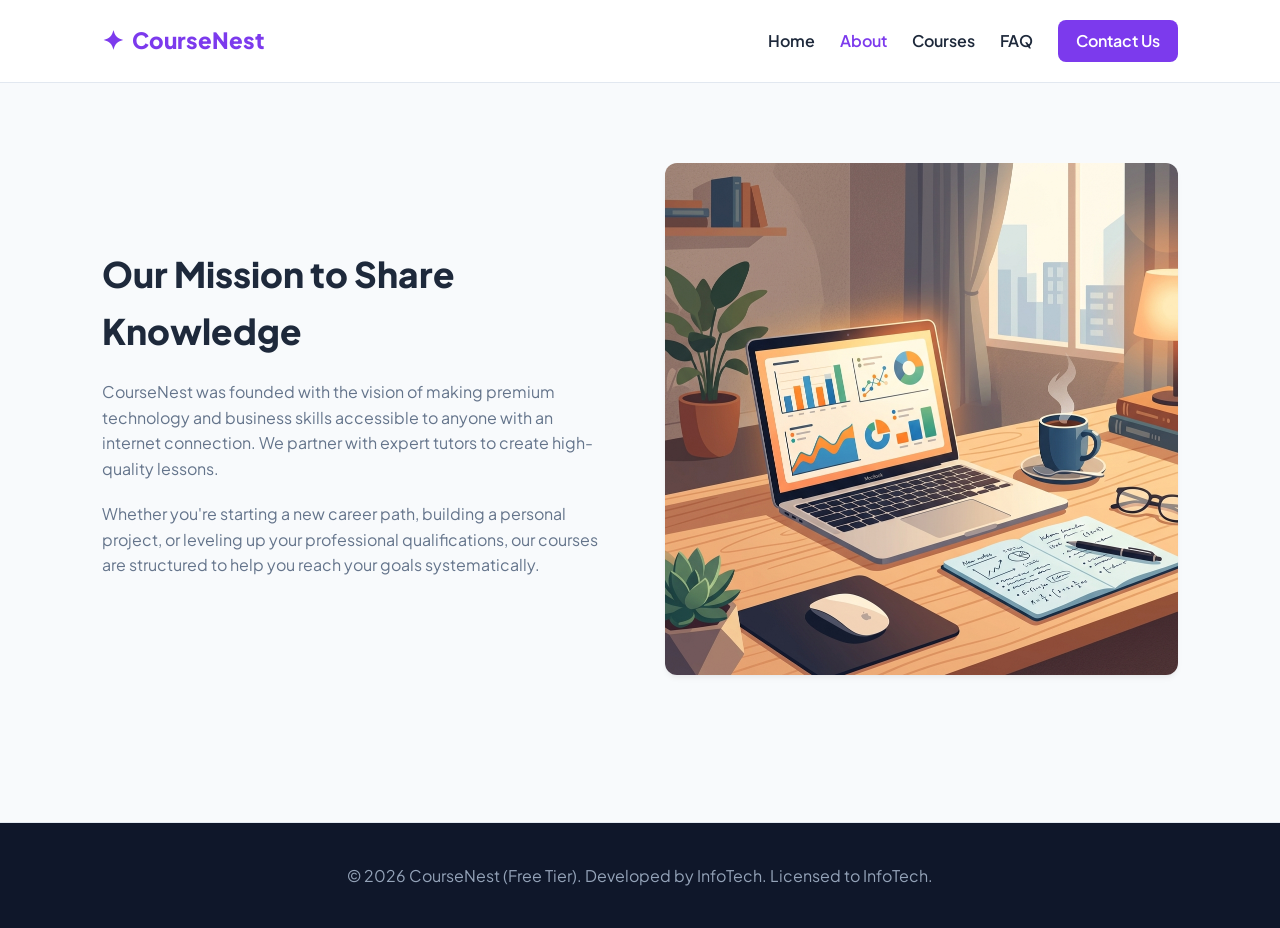
==== about.html @ b3523eb5 "first commit" ====
<!DOCTYPE html>
<html lang="en">
<head>
    <link rel="icon" href="data:image/svg+xml,<svg xmlns=%22http://www.w3.org/2000/svg%22 viewBox=%220 0 100 100%22><text y=%22.9em%22 font-size=%2290%22 fill=%22%237c3aed%22>✦</text></svg>">
    <meta charset="UTF-8">
    <meta name="viewport" content="width=device-width, initial-scale=1.0">
    <title>About CourseNest - Learning Platform</title>
    <link rel="stylesheet" href="./assets/css/style.css">
    <link rel="preconnect" href="https://fonts.googleapis.com">
    <link rel="preconnect" href="https://fonts.gstatic.com" crossorigin>
    <link href="https://fonts.googleapis.com/css2?family=Plus+Jakarta+Sans:wght@300;400;500;600;700;800&display=swap" rel="stylesheet">
</head>
<body>

    <!-- Header Navigation -->
    <header class="navbar">
        <a href="index.html" class="logo">
            <span class="logo-icon">✦</span> CourseNest
        </a>
        <nav class="nav-links">
            <a href="index.html">Home</a>
            <a href="about.html" class="active">About</a>
            <a href="courses.html">Courses</a>
            <a href="faq.html">FAQ</a>
            <a href="contact.html" class="btn-nav">Contact Us</a>
        </nav>
    </header>

    <!-- About Section -->
    <section class="section-padding">
        <div class="about-grid">
            <div class="about-content">
                <h2>Our Mission to Share Knowledge</h2>
                <p>CourseNest was founded with the vision of making premium technology and business skills accessible to anyone with an internet connection. We partner with expert tutors to create high-quality lessons.</p>
                <p>Whether you're starting a new career path, building a personal project, or leveling up your professional qualifications, our courses are structured to help you reach your goals systematically.</p>
            </div>
            <div class="about-image">
                <img src="./assets/images/about.png" alt="Online Learning Classroom">
            </div>
        </div>
    </section>

    <!-- Footer -->
    <footer class="main-footer">
        <p>&copy; 2026 CourseNest (Free Tier). Developed by InfoTech. Licensed to InfoTech.</p>
    </footer>

    <script src="./assets/js/main.js"></script>
</body>
</html>
---- assets/css/style.css ----
/* CourseNest - Free Tier Stylesheet */

:root {
    --primary-color: #7c3aed;
    --primary-hover: #6d28d9;
    --text-color: #1e293b;
    --text-muted: #64748b;
    --bg-color: #f8fafc;
    --white: #ffffff;
    --border-color: #e2e8f0;
    --radius-md: 8px;
    --radius-lg: 12px;
    --shadow: 0 4px 6px -1px rgba(0, 0, 0, 0.05), 0 2px 4px -1px rgba(0, 0, 0, 0.03);
    --transition: all 0.2s ease-in-out;
}

* {
    box-sizing: border-box;
    margin: 0;
    padding: 0;
}

body {
    font-family: 'Plus Jakarta Sans', sans-serif;
    background-color: var(--bg-color);
    color: var(--text-color);
    line-height: 1.6;
    overflow-x: hidden;
}

a {
    text-decoration: none;
    color: inherit;
    transition: var(--transition);
}

/* Navbar */
.navbar {
    display: flex;
    justify-content: space-between;
    align-items: center;
    padding: 20px 8%;
    background-color: var(--white);
    border-bottom: 1px solid var(--border-color);
    position: sticky;
    top: 0;
    z-index: 100;
}

.logo {
    font-size: 1.4rem;
    font-weight: 800;
    color: var(--primary-color);
    display: flex;
    align-items: center;
    gap: 8px;
}

.logo-icon {
    font-size: 1.6rem;
}

.nav-links {
    display: flex;
    align-items: center;
    gap: 25px;
    font-weight: 600;
}

.nav-links a:hover,
.nav-links a.active {
    color: var(--primary-color);
}

.btn-nav {
    background-color: var(--primary-color);
    color: var(--white) !important;
    padding: 8px 18px;
    border-radius: var(--radius-md);
    font-weight: 600;
}

.btn-nav:hover {
    background-color: var(--primary-hover);
}

/* Hero */
.hero {
    padding: 80px 8%;
    background: linear-gradient(135deg, #f5f3ff 0%, #f1f5f9 100%);
    text-align: center;
    border-bottom: 1px solid var(--border-color);
}

.hero-content {
    max-width: 800px;
    margin: 0 auto;
}

.hero h1 {
    font-size: 2.8rem;
    font-weight: 800;
    line-height: 1.2;
    margin-bottom: 20px;
    color: #0f172a;
}

.hero-lead {
    font-size: 1.15rem;
    color: var(--text-muted);
    margin-bottom: 30px;
}

.hero-actions {
    display: flex;
    justify-content: center;
    gap: 15px;
}

.btn-primary {
    padding: 12px 24px;
    border-radius: var(--radius-md);
    background-color: var(--primary-color);
    color: var(--white);
    font-weight: 600;
    border: none;
    cursor: pointer;
    box-shadow: var(--shadow);
    transition: var(--transition);
}

.btn-primary:hover {
    background-color: var(--primary-hover);
    transform: translateY(-1px);
}

.btn-secondary {
    padding: 12px 24px;
    border-radius: var(--radius-md);
    background-color: transparent;
    color: var(--text-color);
    font-weight: 600;
    border: 1px solid var(--border-color);
    cursor: pointer;
    transition: var(--transition);
}

.btn-secondary:hover {
    background-color: rgba(0,0,0,0.03);
}

/* Sections */
.section-padding {
    padding: 80px 8%;
}

.section-header {
    text-align: center;
    max-width: 600px;
    margin: 0 auto 50px auto;
}

.section-header h2 {
    font-size: 2rem;
    font-weight: 800;
    margin-bottom: 15px;
}

.section-header p {
    color: var(--text-muted);
}

/* Grid & Cards */
.grid-3 {
    display: grid;
    grid-template-columns: repeat(auto-fit, minmax(280px, 1fr));
    gap: 30px;
}

.card {
    background: var(--white);
    border: 1px solid var(--border-color);
    padding: 30px;
    border-radius: var(--radius-lg);
    box-shadow: var(--shadow);
    transition: var(--transition);
}

.card:hover {
    transform: translateY(-4px);
    box-shadow: 0 10px 15px -3px rgba(0,0,0,0.08);
}

.card-icon {
    font-size: 2.2rem;
    color: var(--primary-color);
    margin-bottom: 15px;
}

.card h3 {
    font-size: 1.3rem;
    font-weight: 700;
    margin-bottom: 12px;
}

.card p {
    color: var(--text-muted);
    font-size: 0.95rem;
}

/* Course Listing Grid */
.course-card {
    display: flex;
    flex-direction: column;
    height: 100%;
}

.course-card img {
    width: 100%;
    height: 180px;
    object-fit: cover;
    border-radius: var(--radius-md);
    margin-bottom: 15px;
}

.course-meta {
    display: flex;
    justify-content: space-between;
    font-size: 0.85rem;
    color: var(--text-muted);
    margin-bottom: 10px;
    font-weight: 500;
}

/* Info Forms & Contacts */
.contact-container {
    max-width: 600px;
    margin: 0 auto;
    background: var(--white);
    border: 1px solid var(--border-color);
    padding: 40px;
    border-radius: var(--radius-lg);
    box-shadow: var(--shadow);
}

.form-group {
    margin-bottom: 20px;
    display: flex;
    flex-direction: column;
    gap: 8px;
}

.form-group label {
    font-weight: 600;
    font-size: 0.9rem;
}

.form-group input,
.form-group textarea,
.form-group select {
    padding: 12px;
    border-radius: var(--radius-md);
    border: 1px solid var(--border-color);
    outline: none;
    font-family: inherit;
    font-size: 0.95rem;
    transition: var(--transition);
}

.form-group input:focus,
.form-group textarea:focus,
.form-group select:focus {
    border-color: var(--primary-color);
    box-shadow: 0 0 0 3px rgba(124, 58, 237, 0.1);
}

/* FAQ Accordion */
.faq-list {
    max-width: 700px;
    margin: 0 auto;
    display: flex;
    flex-direction: column;
    gap: 15px;
}

.faq-item {
    background: var(--white);
    border: 1px solid var(--border-color);
    border-radius: var(--radius-md);
    padding: 20px;
}

.faq-item h3 {
    font-size: 1.1rem;
    margin-bottom: 8px;
    color: #0f172a;
}

.faq-item p {
    color: var(--text-muted);
    font-size: 0.95rem;
}

/* About Section */
.about-grid {
    display: grid;
    grid-template-columns: 1fr 1fr;
    gap: 50px;
    align-items: center;
}

.about-content h2 {
    font-size: 2.2rem;
    font-weight: 800;
    margin-bottom: 20px;
}

.about-content p {
    color: var(--text-muted);
    margin-bottom: 20px;
}

.about-image img {
    width: 100%;
    border-radius: var(--radius-lg);
    box-shadow: var(--shadow);
}

/* Footer */
.main-footer {
    background-color: #0f172a;
    color: #94a3b8;
    text-align: center;
    padding: 40px;
    border-top: 1px solid var(--border-color);
    margin-top: 60px;
}

/* Animations */
@keyframes slideUp {
    from { opacity: 0; transform: translateY(20px); }
    to { opacity: 1; transform: translateY(0); }
}

.animate-up {
    animation: slideUp 0.6s ease-out forwards;
}

/* Responsive */
@media (max-width: 768px) {
    .navbar {
        padding: 15px 5%;
        flex-direction: column;
        gap: 15px;
    }
    .hero h1 {
        font-size: 2.2rem;
    }
    .about-grid {
        grid-template-columns: 1fr;
        gap: 30px;
    }
    .section-padding {
        padding: 50px 5%;
    }
}

/* Card Action Bottom Alignment Rules */
.card, .tier-card, .course-card, .pricing-card {
    display: flex !important;
    flex-direction: column !important;
}

.course-card-content {
    display: flex !important;
    flex-direction: column !important;
    flex-grow: 1 !important;
}

.card > *:last-child,
.course-card-content > *:last-child,
.tier-card > *:last-child,
.pricing-card > *:last-child,
.card > a.btn-primary:last-of-type,
.course-card-content > a.btn-primary:last-of-type,
.pricing-card > a.btn-primary:last-of-type,
.tier-action {
    margin-top: auto !important;
    padding-top: 15px;
}
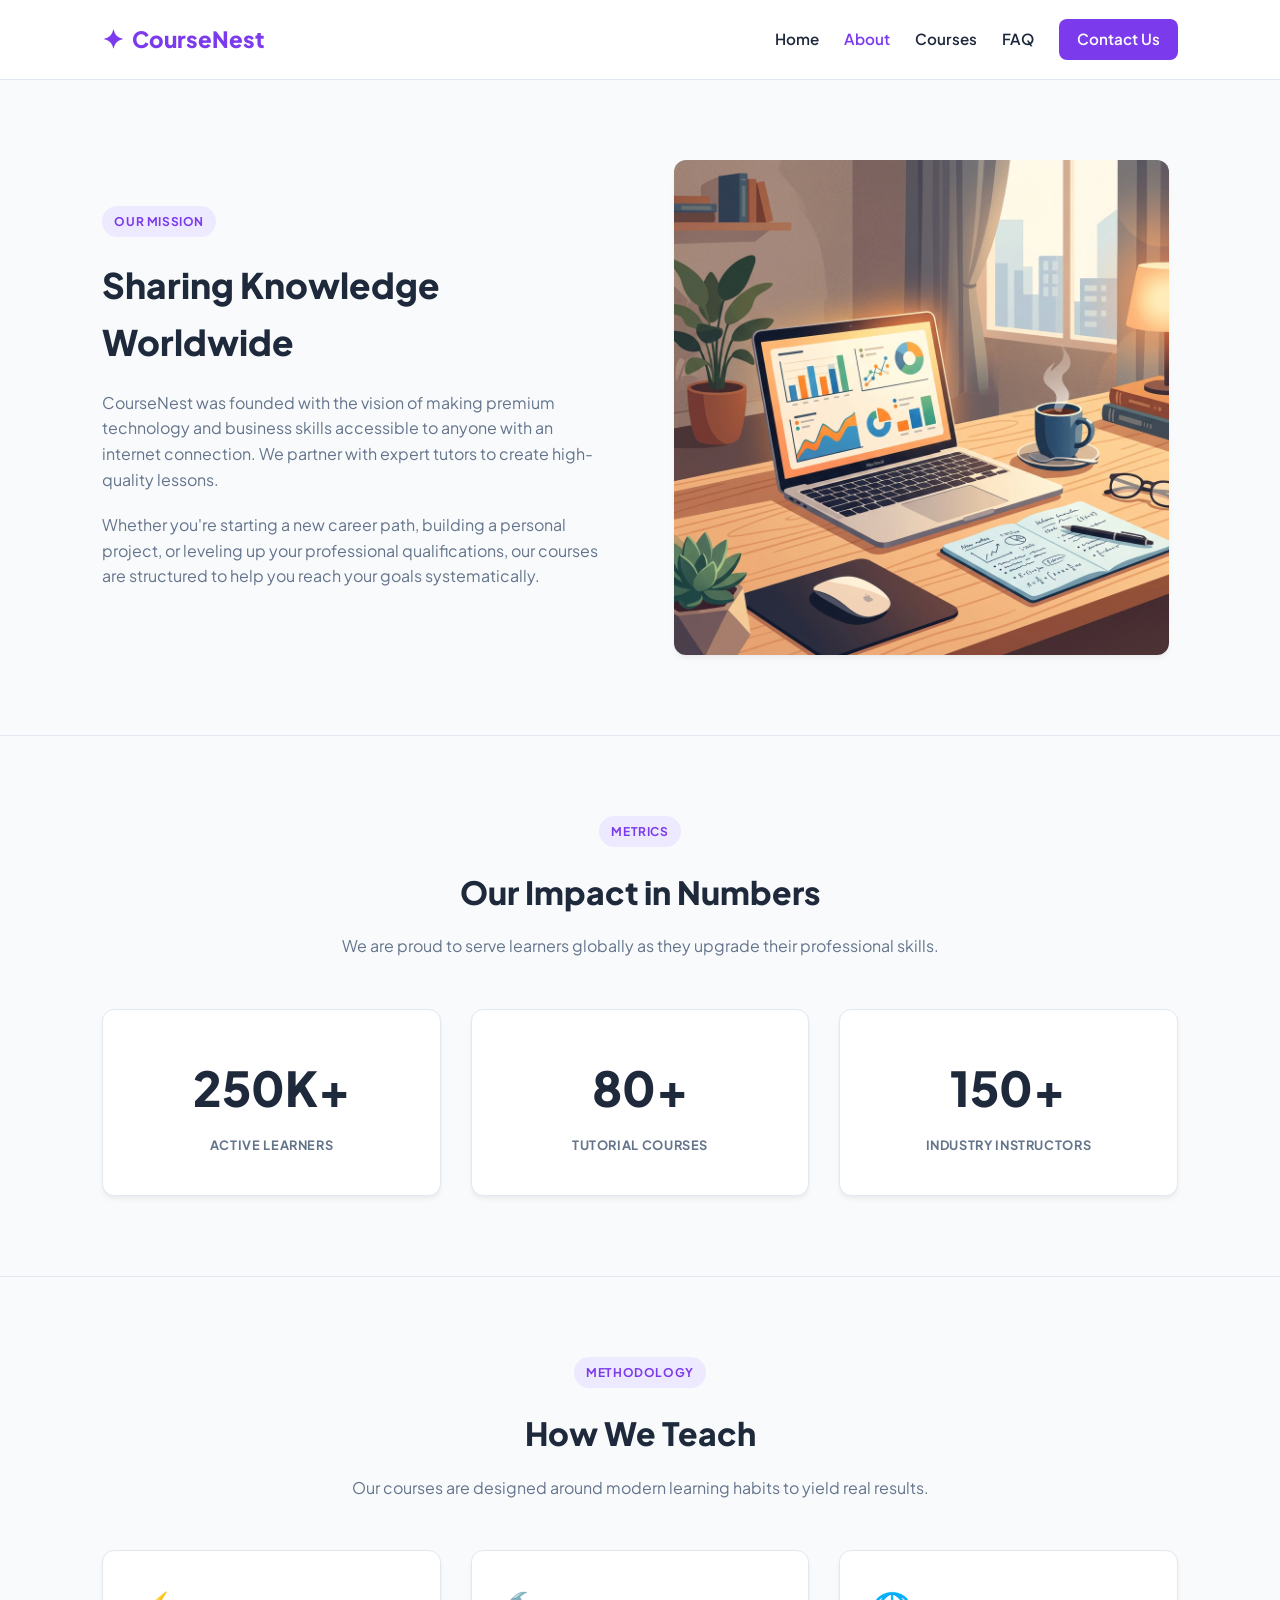
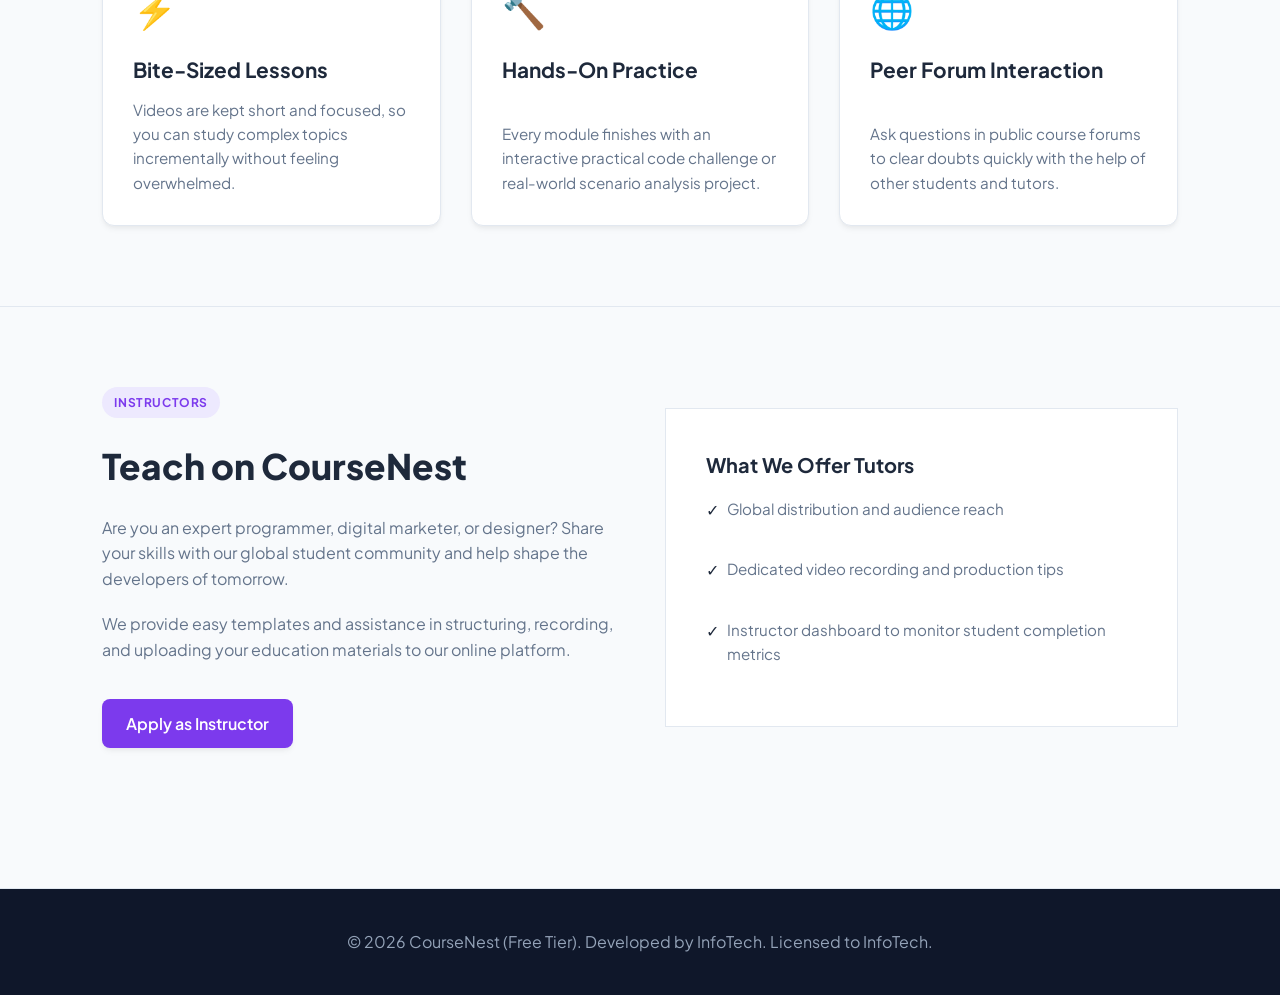
==== commit feed2d82: "secondcommit" ====
--- a/about.html
+++ b/about.html
@@ -17,7 +17,12 @@
         <a href="index.html" class="logo">
             <span class="logo-icon">✦</span> CourseNest
         </a>
-        <nav class="nav-links">
+        <button class="hamburger" id="hamburger-btn" aria-label="Toggle navigation menu" aria-expanded="false">
+            <span></span>
+            <span></span>
+            <span></span>
+        </button>
+        <nav class="nav-links" id="nav-links">
             <a href="index.html">Home</a>
             <a href="about.html" class="active">About</a>
             <a href="courses.html">Courses</a>
@@ -26,16 +31,96 @@
         </nav>
     </header>
 
-    <!-- About Section -->
-    <section class="section-padding">
+    <!-- Section 1: Mission & Vision -->
+    <section class="section-padding animate-up">
         <div class="about-grid">
             <div class="about-content">
-                <h2>Our Mission to Share Knowledge</h2>
+                <span class="category-badge">Our Mission</span>
+                <h2>Sharing Knowledge Worldwide</h2>
                 <p>CourseNest was founded with the vision of making premium technology and business skills accessible to anyone with an internet connection. We partner with expert tutors to create high-quality lessons.</p>
                 <p>Whether you're starting a new career path, building a personal project, or leveling up your professional qualifications, our courses are structured to help you reach your goals systematically.</p>
             </div>
             <div class="about-image">
                 <img src="./assets/images/about.png" alt="Online Learning Classroom">
+            </div>
+        </div>
+    </section>
+
+    <!-- Section 2: Platform Statistics -->
+    <section class="section-padding" style="border-top: 1px solid var(--border-color); background-color: var(--card-bg);">
+        <div class="section-header">
+            <span class="category-badge">Metrics</span>
+            <h2>Our Impact in Numbers</h2>
+            <p>We are proud to serve learners globally as they upgrade their professional skills.</p>
+        </div>
+        <div class="grid-3" style="text-align: center;">
+            <div class="card" style="padding: 40px 20px;">
+                <h3 style="font-size: 3rem; font-weight: 800; margin-bottom: 8px;">250K+</h3>
+                <p style="text-transform: uppercase; font-size: 0.8rem; letter-spacing: 0.05em; font-weight: 700;">Active Learners</p>
+            </div>
+            <div class="card" style="padding: 40px 20px;">
+                <h3 style="font-size: 3rem; font-weight: 800; margin-bottom: 8px;">80+</h3>
+                <p style="text-transform: uppercase; font-size: 0.8rem; letter-spacing: 0.05em; font-weight: 700;">Tutorial Courses</p>
+            </div>
+            <div class="card" style="padding: 40px 20px;">
+                <h3 style="font-size: 3rem; font-weight: 800; margin-bottom: 8px;">150+</h3>
+                <p style="text-transform: uppercase; font-size: 0.8rem; letter-spacing: 0.05em; font-weight: 700;">Industry Instructors</p>
+            </div>
+        </div>
+    </section>
+
+    <!-- Section 3: Learning Methodology -->
+    <section class="section-padding" style="border-top: 1px solid var(--border-color);">
+        <div class="section-header">
+            <span class="category-badge">Methodology</span>
+            <h2>How We Teach</h2>
+            <p>Our courses are designed around modern learning habits to yield real results.</p>
+        </div>
+        <div class="grid-3">
+            <div class="card">
+                <div class="card-icon">⚡</div>
+                <h3>Bite-Sized Lessons</h3>
+                <p>Videos are kept short and focused, so you can study complex topics incrementally without feeling overwhelmed.</p>
+            </div>
+            <div class="card">
+                <div class="card-icon">🔨</div>
+                <h3>Hands-On Practice</h3>
+                <p>Every module finishes with an interactive practical code challenge or real-world scenario analysis project.</p>
+            </div>
+            <div class="card">
+                <div class="card-icon">🌐</div>
+                <h3>Peer Forum Interaction</h3>
+                <p>Ask questions in public course forums to clear doubts quickly with the help of other students and tutors.</p>
+            </div>
+        </div>
+    </section>
+
+    <!-- Section 4: Join Us / Careers -->
+    <section class="section-padding" style="border-top: 1px solid var(--border-color); background-color: var(--card-bg);">
+        <div class="about-grid">
+            <div class="about-content">
+                <span class="category-badge">Instructors</span>
+                <h2>Teach on CourseNest</h2>
+                <p>Are you an expert programmer, digital marketer, or designer? Share your skills with our global student community and help shape the developers of tomorrow.</p>
+                <p>We provide easy templates and assistance in structuring, recording, and uploading your education materials to our online platform.</p>
+                <a href="contact.html" class="btn-primary" style="margin-top: 16px;">Apply as Instructor</a>
+            </div>
+            <div class="about-content" style="border: 1px solid var(--border-color); padding: 40px; background-color: #ffffff;">
+                <h3 style="font-size: 1.25rem; font-weight: 700; margin-bottom: 16px;">What We Offer Tutors</h3>
+                <ul style="list-style-type: none; display: flex; flex-direction: column; gap: 16px;">
+                    <li style="display: flex; align-items: flex-start; gap: 8px;">
+                        <span>✓</span>
+                        <p style="color: var(--text-muted); font-size: 0.95rem;">Global distribution and audience reach</p>
+                    </li>
+                    <li style="display: flex; align-items: flex-start; gap: 8px;">
+                        <span>✓</span>
+                        <p style="color: var(--text-muted); font-size: 0.95rem;">Dedicated video recording and production tips</p>
+                    </li>
+                    <li style="display: flex; align-items: flex-start; gap: 8px;">
+                        <span>✓</span>
+                        <p style="color: var(--text-muted); font-size: 0.95rem;">Instructor dashboard to monitor student completion metrics</p>
+                    </li>
+                </ul>
             </div>
         </div>
     </section>
@@ -47,4 +132,4 @@
 
     <script src="./assets/js/main.js"></script>
 </body>
-</html>
+</html>
--- a/assets/css/style.css
+++ b/assets/css/style.css
@@ -1,4 +1,4 @@
-/* CourseNest - Free Tier Stylesheet */
+/* CourseNest - Free Tier Stylesheet (Vibrant Violet Style) */
 
 :root {
     --primary-color: #7c3aed;
@@ -21,7 +21,7 @@
 }
 
 body {
-    font-family: 'Plus Jakarta Sans', sans-serif;
+    font-family: 'Plus Jakarta Sans', -apple-system, BlinkMacSystemFont, "Segoe UI", Roboto, sans-serif;
     background-color: var(--bg-color);
     color: var(--text-color);
     line-height: 1.6;
@@ -32,6 +32,12 @@
     text-decoration: none;
     color: inherit;
     transition: var(--transition);
+}
+
+img {
+    max-width: 100%;
+    height: auto;
+    display: block;
 }
 
 /* Navbar */
@@ -45,6 +51,7 @@
     position: sticky;
     top: 0;
     z-index: 100;
+    height: 80px;
 }
 
 .logo {
@@ -65,6 +72,7 @@
     align-items: center;
     gap: 25px;
     font-weight: 600;
+    font-size: 0.95rem;
 }
 
 .nav-links a:hover,
@@ -84,17 +92,62 @@
     background-color: var(--primary-hover);
 }
 
-/* Hero */
+/* Mobile Hamburger Menu Button */
+.hamburger {
+    display: none;
+    flex-direction: column;
+    justify-content: space-between;
+    width: 24px;
+    height: 16px;
+    background: transparent;
+    border: none;
+    cursor: pointer;
+    z-index: 110;
+}
+
+.hamburger span {
+    width: 100%;
+    height: 2px;
+    background-color: var(--text-color);
+    transition: var(--transition);
+}
+
+/* Hero Section */
 .hero {
     padding: 80px 8%;
     background: linear-gradient(135deg, #f5f3ff 0%, #f1f5f9 100%);
-    text-align: center;
     border-bottom: 1px solid var(--border-color);
+    display: flex;
+    justify-content: center;
+    align-items: center;
+    min-height: calc(100vh - 80px);
+    box-sizing: border-box;
+}
+
+.hero-grid {
+    display: grid;
+    grid-template-columns: repeat(auto-fit, minmax(320px, 1fr));
+    gap: 48px;
+    align-items: center;
+    max-width: 1200px;
+    width: 100%;
 }
 
 .hero-content {
-    max-width: 800px;
-    margin: 0 auto;
+    text-align: left;
+}
+
+.category-badge {
+    display: inline-block;
+    font-size: 0.75rem;
+    font-weight: 700;
+    text-transform: uppercase;
+    letter-spacing: 0.05em;
+    margin-bottom: 20px;
+    color: var(--primary-color);
+    background-color: #ede9fe;
+    padding: 6px 12px;
+    border-radius: 99px;
 }
 
 .hero h1 {
@@ -109,15 +162,17 @@
     font-size: 1.15rem;
     color: var(--text-muted);
     margin-bottom: 30px;
+    max-width: 500px;
 }
 
 .hero-actions {
     display: flex;
-    justify-content: center;
     gap: 15px;
+    flex-wrap: wrap;
 }
 
 .btn-primary {
+    display: inline-block;
     padding: 12px 24px;
     border-radius: var(--radius-md);
     background-color: var(--primary-color);
@@ -135,6 +190,7 @@
 }
 
 .btn-secondary {
+    display: inline-block;
     padding: 12px 24px;
     border-radius: var(--radius-md);
     background-color: transparent;
@@ -149,6 +205,23 @@
     background-color: rgba(0,0,0,0.03);
 }
 
+.hero-image-container {
+    display: flex;
+    justify-content: center;
+    align-items: center;
+    max-width: 100%;
+}
+
+.hero-image-container img {
+    max-width: 100%;
+    max-height: 55vh;
+    width: auto;
+    height: auto;
+    object-fit: contain;
+    border-radius: var(--radius-lg);
+    box-shadow: var(--shadow);
+}
+
 /* Sections */
 .section-padding {
     padding: 80px 8%;
@@ -184,6 +257,8 @@
     border-radius: var(--radius-lg);
     box-shadow: var(--shadow);
     transition: var(--transition);
+    display: flex;
+    flex-direction: column;
 }
 
 .card:hover {
@@ -208,19 +283,55 @@
     font-size: 0.95rem;
 }
 
+/* Step Card Premium Layout */
+.step-card {
+    position: relative;
+    padding: 36px 30px;
+}
+
+.step-header {
+    display: flex;
+    align-items: center;
+    gap: 16px;
+    margin-bottom: 20px;
+}
+
+.step-number {
+    display: flex;
+    justify-content: center;
+    align-items: center;
+    width: 46px;
+    height: 46px;
+    border-radius: 50%;
+    background-color: #ede9fe;
+    color: var(--primary-color);
+    font-weight: 800;
+    font-size: 1.2rem;
+    flex-shrink: 0;
+}
+
+.step-header h3 {
+    margin-bottom: 0;
+}
+
 /* Course Listing Grid */
 .course-card {
+    padding: 0;
+    overflow: hidden;
+}
+
+.course-card-content {
+    padding: 24px;
     display: flex;
     flex-direction: column;
-    height: 100%;
+    flex-grow: 1;
 }
 
 .course-card img {
     width: 100%;
     height: 180px;
     object-fit: cover;
-    border-radius: var(--radius-md);
-    margin-bottom: 15px;
+    border-bottom: 1px solid var(--border-color);
 }
 
 .course-meta {
@@ -230,6 +341,34 @@
     color: var(--text-muted);
     margin-bottom: 10px;
     font-weight: 500;
+}
+
+.course-card h3 {
+    font-size: 1.25rem;
+    font-weight: 700;
+    margin-bottom: 12px;
+}
+
+.course-card p {
+    margin-bottom: 20px;
+}
+
+/* Search Bar */
+#course-search {
+    width: 100%;
+    max-width: 400px;
+    padding: 12px 20px;
+    border-radius: 99px;
+    border: 1px solid var(--border-color);
+    outline: none;
+    font-family: inherit;
+    font-size: 0.95rem;
+    transition: var(--transition);
+}
+
+#course-search:focus {
+    border-color: var(--primary-color);
+    box-shadow: 0 0 0 3px rgba(124, 58, 237, 0.1);
 }
 
 /* Info Forms & Contacts */
@@ -274,7 +413,7 @@
     box-shadow: 0 0 0 3px rgba(124, 58, 237, 0.1);
 }
 
-/* FAQ Accordion */
+/* FAQ Layout */
 .faq-list {
     max-width: 700px;
     margin: 0 auto;
@@ -301,7 +440,7 @@
     font-size: 0.95rem;
 }
 
-/* About Section */
+/* About Section Grid & Images */
 .about-grid {
     display: grid;
     grid-template-columns: 1fr 1fr;
@@ -320,8 +459,19 @@
     margin-bottom: 20px;
 }
 
+.about-image {
+    display: flex;
+    justify-content: center;
+    align-items: center;
+    max-width: 100%;
+}
+
 .about-image img {
-    width: 100%;
+    max-width: 100%;
+    max-height: 55vh;
+    width: auto;
+    height: auto;
+    object-fit: contain;
     border-radius: var(--radius-lg);
     box-shadow: var(--shadow);
 }
@@ -332,8 +482,8 @@
     color: #94a3b8;
     text-align: center;
     padding: 40px;
+    margin-top: 60px;
     border-top: 1px solid var(--border-color);
-    margin-top: 60px;
 }
 
 /* Animations */
@@ -346,45 +496,69 @@
     animation: slideUp 0.6s ease-out forwards;
 }
 
-/* Responsive */
+/* Card Action Bottom Alignment Rules */
+.card > *:last-child,
+.course-card-content > *:last-child,
+.card > a.btn-primary:last-of-type,
+.course-card-content > a.btn-primary:last-of-type {
+    margin-top: auto !important;
+}
+
+/* Responsive Styles */
 @media (max-width: 768px) {
-    .navbar {
-        padding: 15px 5%;
+    .hamburger {
+        display: flex;
+    }
+
+    .nav-links {
+        display: none;
         flex-direction: column;
-        gap: 15px;
-    }
+        position: absolute;
+        top: 100%;
+        left: 0;
+        width: 100%;
+        background-color: var(--white);
+        border-bottom: 1px solid var(--border-color);
+        padding: 24px 8%;
+        gap: 20px;
+        align-items: flex-start;
+        box-shadow: 0 10px 15px -10px rgba(0,0,0,0.05);
+    }
+
+    .nav-links.open {
+        display: flex;
+        animation: slideUp 0.3s ease-out forwards;
+    }
+
+    .nav-links a {
+        width: 100%;
+    }
+
+    .btn-nav {
+        width: 100%;
+        text-align: center;
+    }
+
+    .hero {
+        padding: 40px 8%;
+        min-height: auto;
+    }
+
+    .hero-grid {
+        grid-template-columns: 1fr;
+        gap: 32px;
+    }
+
     .hero h1 {
         font-size: 2.2rem;
     }
+
     .about-grid {
         grid-template-columns: 1fr;
-        gap: 30px;
-    }
+        gap: 32px;
+    }
+
     .section-padding {
-        padding: 50px 5%;
-    }
-}
-
-/* Card Action Bottom Alignment Rules */
-.card, .tier-card, .course-card, .pricing-card {
-    display: flex !important;
-    flex-direction: column !important;
-}
-
-.course-card-content {
-    display: flex !important;
-    flex-direction: column !important;
-    flex-grow: 1 !important;
-}
-
-.card > *:last-child,
-.course-card-content > *:last-child,
-.tier-card > *:last-child,
-.pricing-card > *:last-child,
-.card > a.btn-primary:last-of-type,
-.course-card-content > a.btn-primary:last-of-type,
-.pricing-card > a.btn-primary:last-of-type,
-.tier-action {
-    margin-top: auto !important;
-    padding-top: 15px;
-}
+        padding: 48px 8%;
+    }
+}
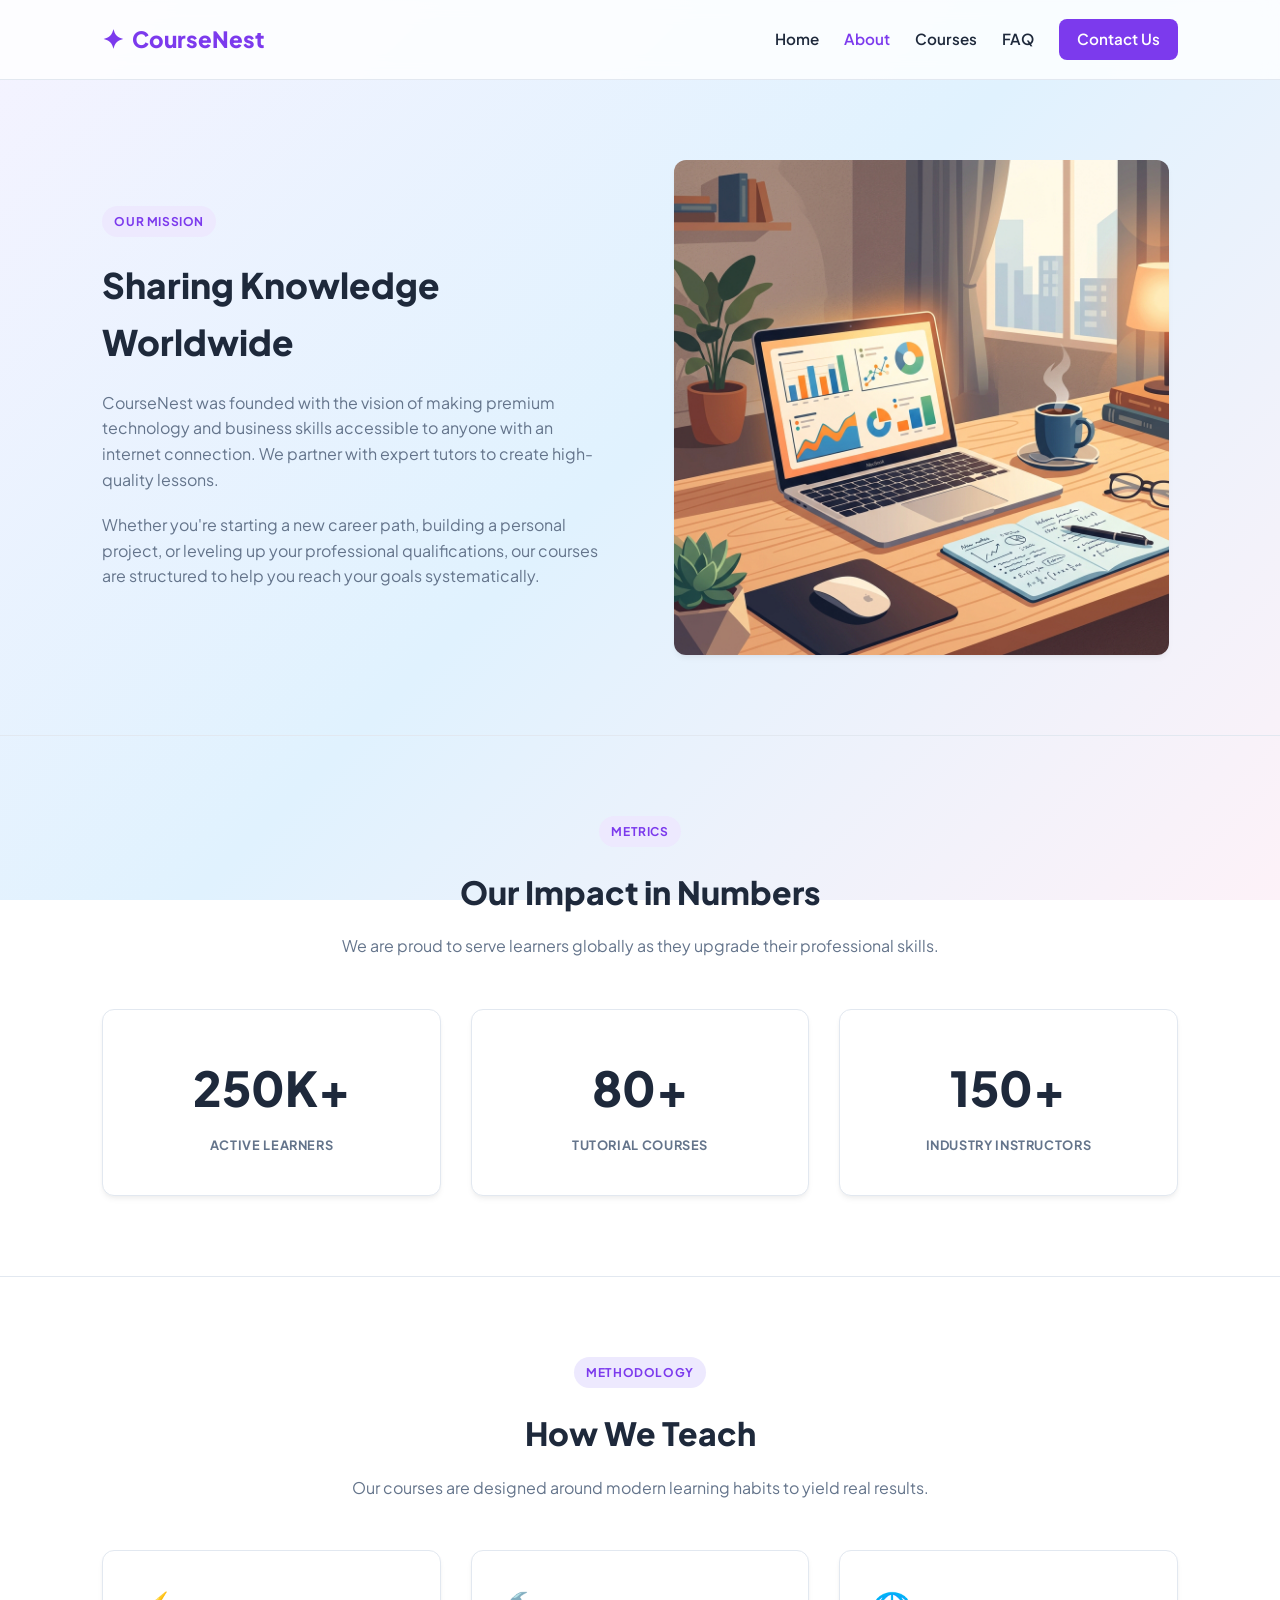
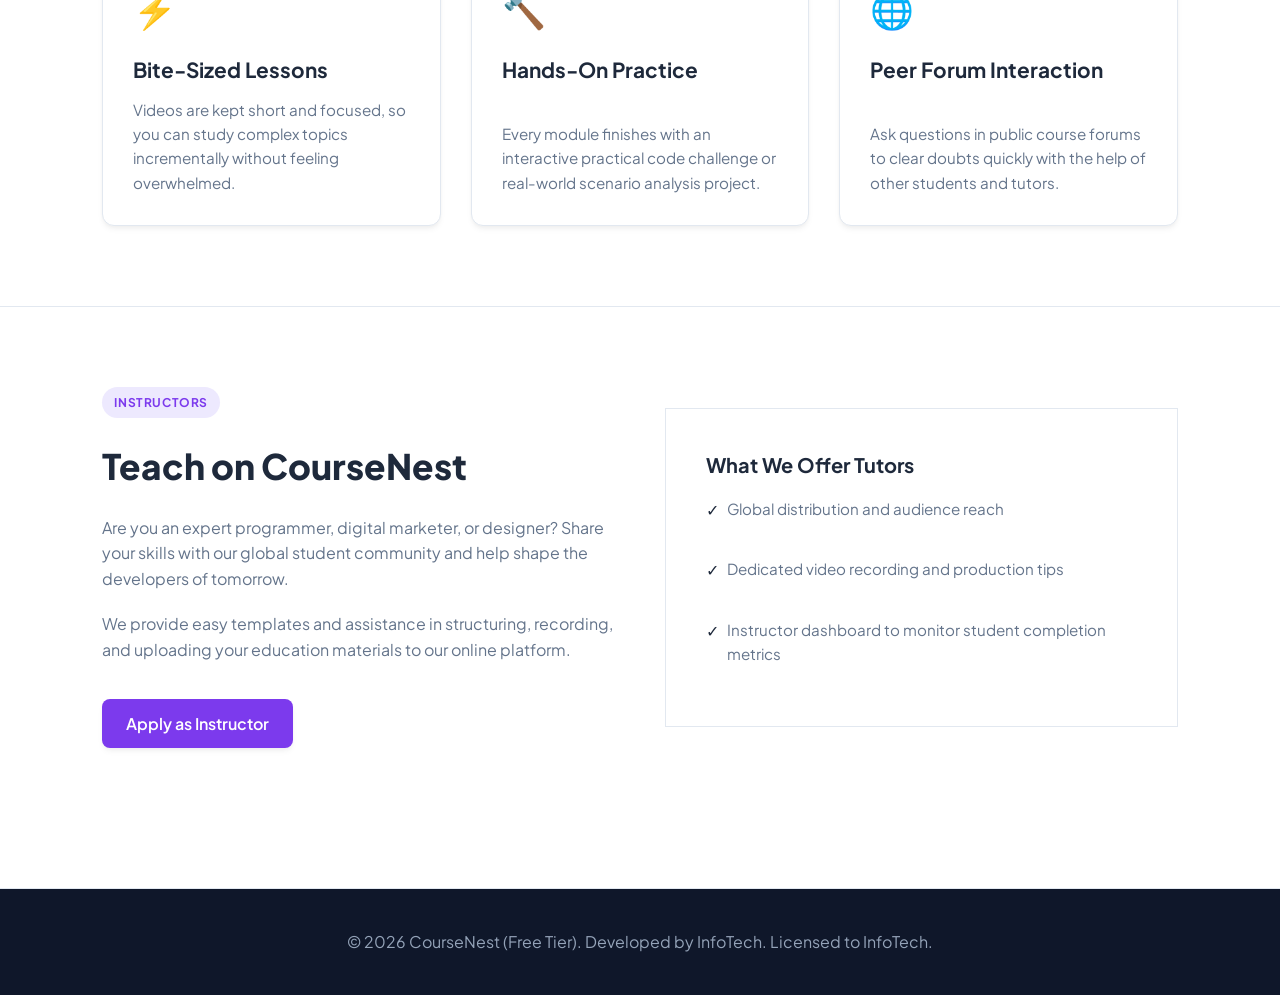
==== commit 250f8008: "secondcommit2" ====
--- a/about.html
+++ b/about.html
@@ -47,7 +47,7 @@
     </section>
 
     <!-- Section 2: Platform Statistics -->
-    <section class="section-padding" style="border-top: 1px solid var(--border-color); background-color: var(--card-bg);">
+    <section class="section-padding" style="border-top: 1px solid var(--border-color); background-color: transparent;">
         <div class="section-header">
             <span class="category-badge">Metrics</span>
             <h2>Our Impact in Numbers</h2>
@@ -96,7 +96,7 @@
     </section>
 
     <!-- Section 4: Join Us / Careers -->
-    <section class="section-padding" style="border-top: 1px solid var(--border-color); background-color: var(--card-bg);">
+    <section class="section-padding" style="border-top: 1px solid var(--border-color); background-color: transparent;">
         <div class="about-grid">
             <div class="about-content">
                 <span class="category-badge">Instructors</span>
--- a/assets/css/style.css
+++ b/assets/css/style.css
@@ -5,7 +5,6 @@
     --primary-hover: #6d28d9;
     --text-color: #1e293b;
     --text-muted: #64748b;
-    --bg-color: #f8fafc;
     --white: #ffffff;
     --border-color: #e2e8f0;
     --radius-md: 8px;
@@ -22,7 +21,8 @@
 
 body {
     font-family: 'Plus Jakarta Sans', -apple-system, BlinkMacSystemFont, "Segoe UI", Roboto, sans-serif;
-    background-color: var(--bg-color);
+    background: linear-gradient(135deg, #f5f3ff 0%, #e0f2fe 50%, #fdf2f8 100%);
+    background-attachment: fixed;
     color: var(--text-color);
     line-height: 1.6;
     overflow-x: hidden;
@@ -46,7 +46,8 @@
     justify-content: space-between;
     align-items: center;
     padding: 20px 8%;
-    background-color: var(--white);
+    background-color: rgba(255, 255, 255, 0.8);
+    backdrop-filter: blur(10px);
     border-bottom: 1px solid var(--border-color);
     position: sticky;
     top: 0;
@@ -115,7 +116,7 @@
 /* Hero Section */
 .hero {
     padding: 80px 8%;
-    background: linear-gradient(135deg, #f5f3ff 0%, #f1f5f9 100%);
+    background: transparent;
     border-bottom: 1px solid var(--border-color);
     display: flex;
     justify-content: center;
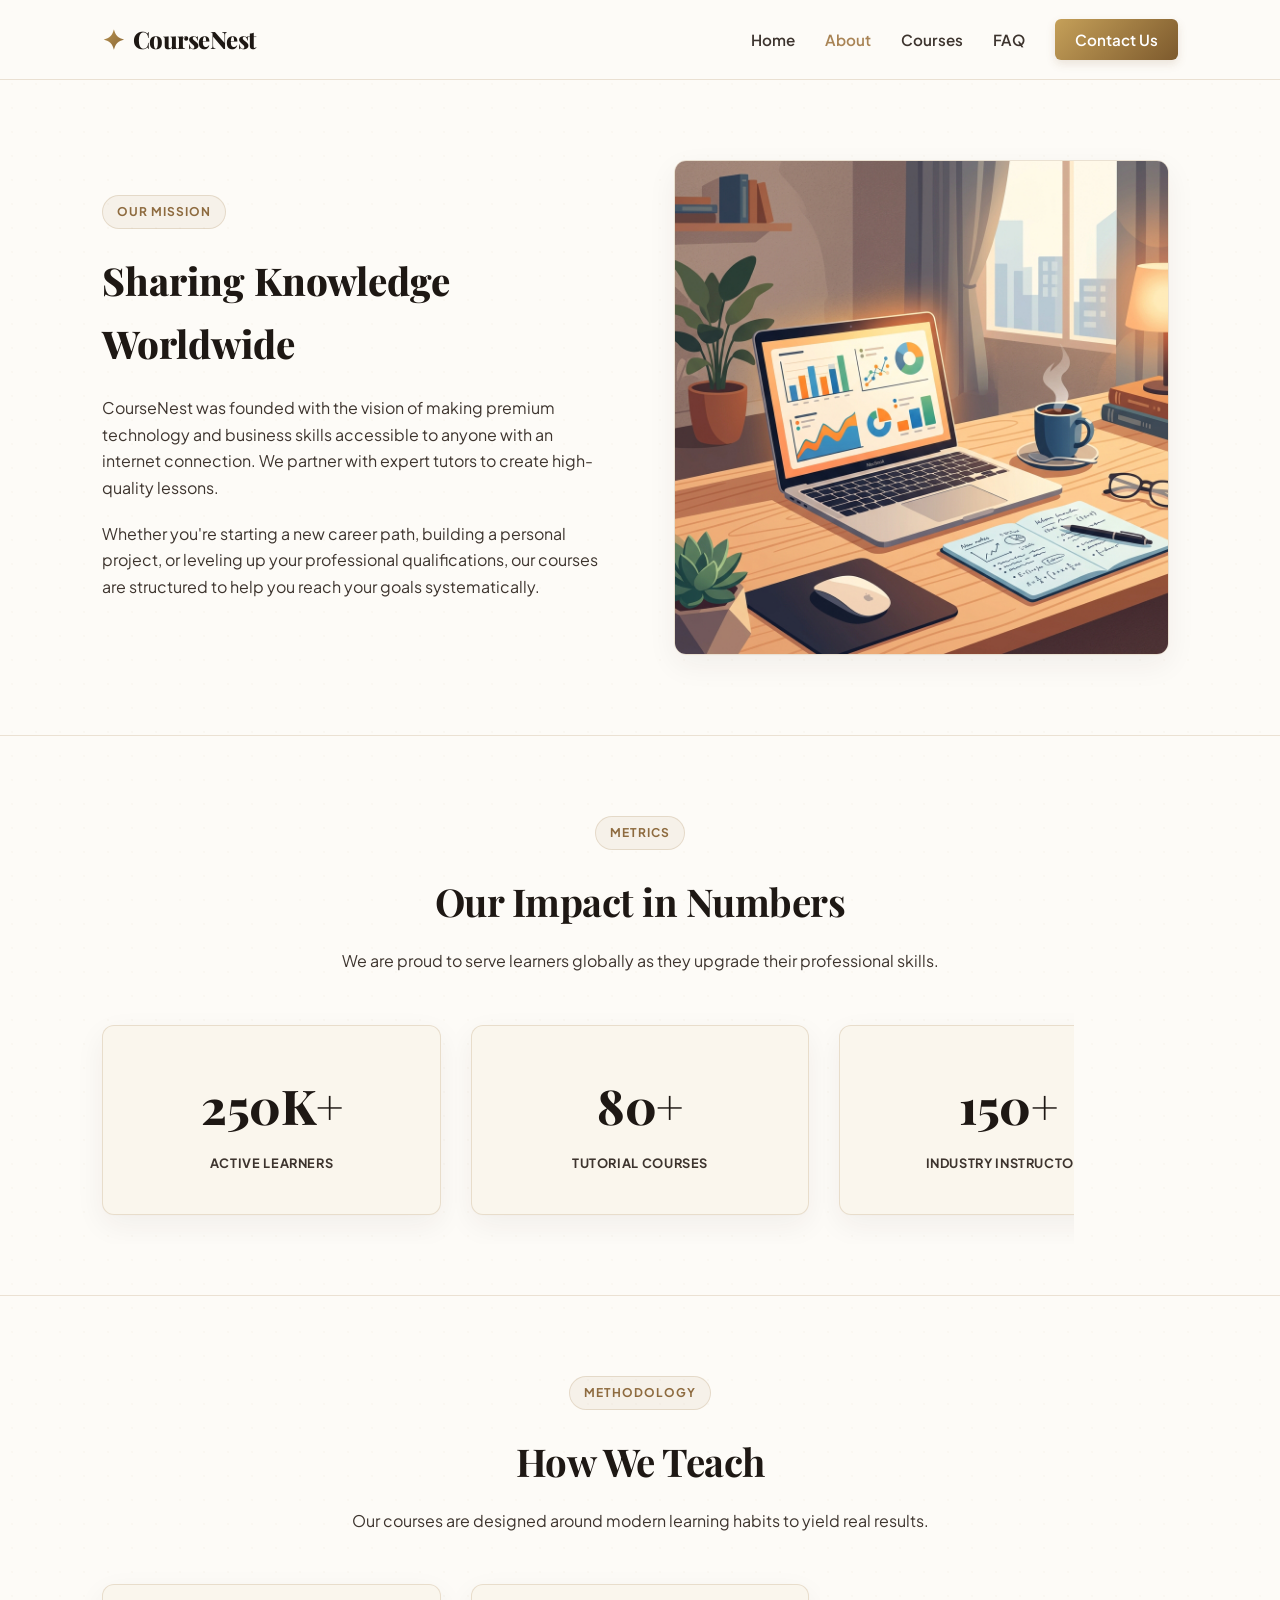
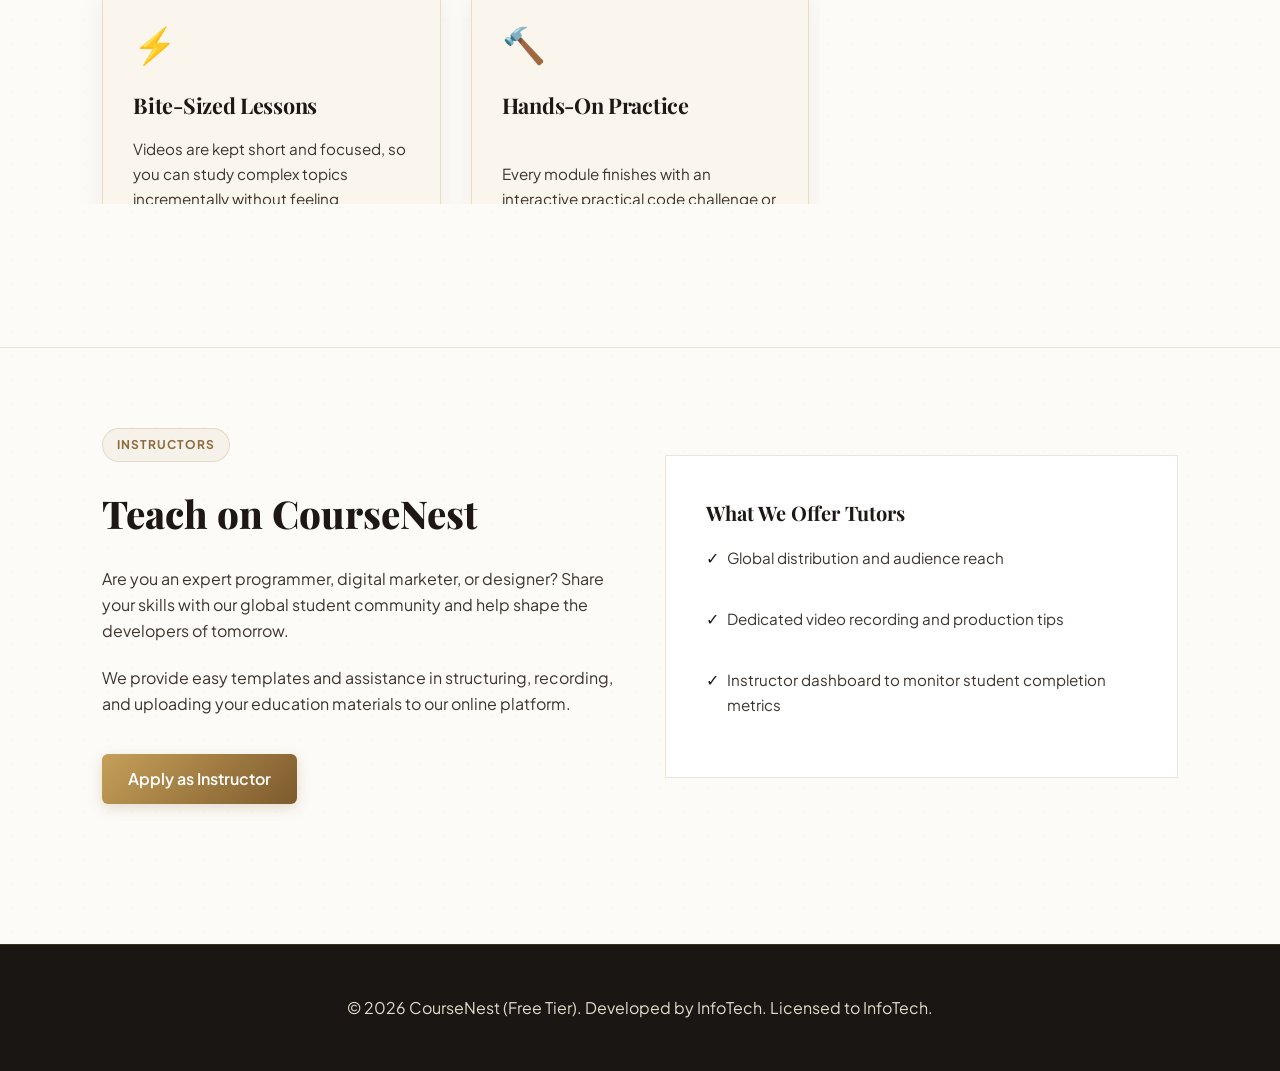
==== commit 48670f96: "commit3" ====
--- a/about.html
+++ b/about.html
@@ -8,7 +8,7 @@
     <link rel="stylesheet" href="./assets/css/style.css">
     <link rel="preconnect" href="https://fonts.googleapis.com">
     <link rel="preconnect" href="https://fonts.gstatic.com" crossorigin>
-    <link href="https://fonts.googleapis.com/css2?family=Plus+Jakarta+Sans:wght@300;400;500;600;700;800&display=swap" rel="stylesheet">
+    <link href="https://fonts.googleapis.com/css2?family=Playfair+Display:ital,wght@0,400;0,600;0,700;0,800;1,400&family=Plus+Jakarta+Sans:wght@300;400;500;600;700;800&display=swap" rel="stylesheet">
 </head>
 <body>
 
--- a/assets/css/style.css
+++ b/assets/css/style.css
@@ -1,16 +1,24 @@
-/* CourseNest - Free Tier Stylesheet (Vibrant Violet Style) */
+/* CourseNest - Free Tier Stylesheet (Academic Vintage Modern Style) */
+
+@import url('https://fonts.googleapis.com/css2?family=Playfair+Display:ital,wght@0,400;0,500;0,600;0,700;0,800;1,400&family=Plus+Jakarta+Sans:wght@300;400;500;600;700;800&display=swap');
 
 :root {
-    --primary-color: #7c3aed;
-    --primary-hover: #6d28d9;
-    --text-color: #1e293b;
-    --text-muted: #64748b;
+    --primary-color: #a98455;
+    --primary-hover: #8e6b3f;
+    --bg-color: #fdfbf7;
+    --card-bg: #faf6ed;
+    --text-color: #1e1814;
+    --text-muted: #3d342e;
     --white: #ffffff;
-    --border-color: #e2e8f0;
-    --radius-md: 8px;
+    --border-color: rgba(169, 132, 85, 0.22);
+    --radius-md: 6px;
     --radius-lg: 12px;
-    --shadow: 0 4px 6px -1px rgba(0, 0, 0, 0.05), 0 2px 4px -1px rgba(0, 0, 0, 0.03);
-    --transition: all 0.2s ease-in-out;
+    --shadow: 0 10px 30px rgba(44, 37, 32, 0.06), 0 1px 3px rgba(44, 37, 32, 0.02);
+    --transition: all 0.4s cubic-bezier(0.16, 1, 0.3, 1);
+    
+    /* Vintage Gradients */
+    --bronze-gradient: linear-gradient(135deg, #c5a059 0%, #7d5a2d 100%);
+    --emerald-gradient: linear-gradient(135deg, #5c7f70 0%, #2f493d 100%);
 }
 
 * {
@@ -21,10 +29,11 @@
 
 body {
     font-family: 'Plus Jakarta Sans', -apple-system, BlinkMacSystemFont, "Segoe UI", Roboto, sans-serif;
-    background: linear-gradient(135deg, #f5f3ff 0%, #e0f2fe 50%, #fdf2f8 100%);
-    background-attachment: fixed;
+    background-color: var(--bg-color);
+    background-image: radial-gradient(rgba(169, 132, 85, 0.03) 1px, transparent 0);
+    background-size: 24px 24px;
     color: var(--text-color);
-    line-height: 1.6;
+    line-height: 1.65;
     overflow-x: hidden;
 }
 
@@ -40,14 +49,20 @@
     display: block;
 }
 
+h1, h2, h3, h4, .logo {
+    font-family: 'Playfair Display', Georgia, serif;
+    font-weight: 700;
+    color: var(--text-color);
+}
+
 /* Navbar */
 .navbar {
     display: flex;
     justify-content: space-between;
     align-items: center;
     padding: 20px 8%;
-    background-color: rgba(255, 255, 255, 0.8);
-    backdrop-filter: blur(10px);
+    background-color: rgba(253, 251, 247, 0.85);
+    backdrop-filter: blur(12px);
     border-bottom: 1px solid var(--border-color);
     position: sticky;
     top: 0;
@@ -56,24 +71,33 @@
 }
 
 .logo {
-    font-size: 1.4rem;
+    font-size: 1.5rem;
     font-weight: 800;
-    color: var(--primary-color);
+    color: var(--text-color);
     display: flex;
     align-items: center;
     gap: 8px;
+    letter-spacing: -0.5px;
 }
 
 .logo-icon {
-    font-size: 1.6rem;
+    font-size: 1.7rem;
+    background: var(--bronze-gradient);
+    -webkit-background-clip: text;
+    background-clip: text;
+    -webkit-text-fill-color: transparent;
 }
 
 .nav-links {
     display: flex;
     align-items: center;
-    gap: 25px;
+    gap: 30px;
     font-weight: 600;
     font-size: 0.95rem;
+}
+
+.nav-links a {
+    color: var(--text-muted);
 }
 
 .nav-links a:hover,
@@ -82,15 +106,21 @@
 }
 
 .btn-nav {
-    background-color: var(--primary-color);
+    background: var(--bronze-gradient);
     color: var(--white) !important;
-    padding: 8px 18px;
+    padding: 8px 20px;
     border-radius: var(--radius-md);
     font-weight: 600;
+    box-shadow: 0 4px 10px rgba(125, 90, 45, 0.15);
 }
 
 .btn-nav:hover {
-    background-color: var(--primary-hover);
+    transform: translateY(-1.5px);
+    box-shadow: 0 6px 15px rgba(125, 90, 45, 0.25);
+}
+
+.btn-nav:active {
+    transform: translateY(0);
 }
 
 /* Mobile Hamburger Menu Button */
@@ -110,7 +140,19 @@
     width: 100%;
     height: 2px;
     background-color: var(--text-color);
-    transition: var(--transition);
+    transition: all 0.3s ease;
+}
+
+.hamburger.active span:nth-child(1) {
+    transform: translateY(7px) rotate(45deg);
+}
+
+.hamburger.active span:nth-child(2) {
+    opacity: 0;
+}
+
+.hamburger.active span:nth-child(3) {
+    transform: translateY(-7px) rotate(-45deg);
 }
 
 /* Hero Section */
@@ -143,20 +185,21 @@
     font-size: 0.75rem;
     font-weight: 700;
     text-transform: uppercase;
-    letter-spacing: 0.05em;
+    letter-spacing: 0.08em;
     margin-bottom: 20px;
-    color: var(--primary-color);
-    background-color: #ede9fe;
-    padding: 6px 12px;
+    color: var(--primary-hover);
+    background-color: rgba(169, 132, 85, 0.08);
+    border: 1px solid var(--border-color);
+    padding: 6px 14px;
     border-radius: 99px;
 }
 
 .hero h1 {
-    font-size: 2.8rem;
+    font-size: 3.4rem;
     font-weight: 800;
-    line-height: 1.2;
+    line-height: 1.15;
     margin-bottom: 20px;
-    color: #0f172a;
+    letter-spacing: -1px;
 }
 
 .hero-lead {
@@ -174,36 +217,46 @@
 
 .btn-primary {
     display: inline-block;
-    padding: 12px 24px;
+    padding: 12px 26px;
     border-radius: var(--radius-md);
-    background-color: var(--primary-color);
+    background: var(--bronze-gradient);
     color: var(--white);
     font-weight: 600;
     border: none;
     cursor: pointer;
-    box-shadow: var(--shadow);
+    box-shadow: 0 4px 14px rgba(125, 90, 45, 0.2);
     transition: var(--transition);
 }
 
 .btn-primary:hover {
-    background-color: var(--primary-hover);
-    transform: translateY(-1px);
+    transform: translateY(-2px);
+    box-shadow: 0 6px 20px rgba(125, 90, 45, 0.35);
+}
+
+.btn-primary:active {
+    transform: translateY(0);
 }
 
 .btn-secondary {
     display: inline-block;
-    padding: 12px 24px;
+    padding: 12px 26px;
     border-radius: var(--radius-md);
     background-color: transparent;
     color: var(--text-color);
     font-weight: 600;
-    border: 1px solid var(--border-color);
+    border: 1.5px solid var(--border-color);
     cursor: pointer;
     transition: var(--transition);
 }
 
 .btn-secondary:hover {
-    background-color: rgba(0,0,0,0.03);
+    background-color: rgba(169, 132, 85, 0.05);
+    border-color: var(--primary-color);
+    transform: translateY(-2px);
+}
+
+.btn-secondary:active {
+    transform: translateY(0);
 }
 
 .hero-image-container {
@@ -221,6 +274,7 @@
     object-fit: contain;
     border-radius: var(--radius-lg);
     box-shadow: var(--shadow);
+    border: 1px solid var(--border-color);
 }
 
 /* Sections */
@@ -235,9 +289,10 @@
 }
 
 .section-header h2 {
-    font-size: 2rem;
-    font-weight: 800;
+    font-size: 2.4rem;
+    font-weight: 700;
     margin-bottom: 15px;
+    letter-spacing: -0.5px;
 }
 
 .section-header p {
@@ -252,7 +307,7 @@
 }
 
 .card {
-    background: var(--white);
+    background: var(--card-bg);
     border: 1px solid var(--border-color);
     padding: 30px;
     border-radius: var(--radius-lg);
@@ -260,11 +315,30 @@
     transition: var(--transition);
     display: flex;
     flex-direction: column;
+    position: relative;
+    overflow: hidden;
+}
+
+.card::before {
+    content: '';
+    position: absolute;
+    top: 0;
+    left: 0;
+    width: 100%;
+    height: 3px;
+    background: var(--bronze-gradient);
+    opacity: 0;
+    transition: var(--transition);
 }
 
 .card:hover {
-    transform: translateY(-4px);
-    box-shadow: 0 10px 15px -3px rgba(0,0,0,0.08);
+    transform: translateY(-5px);
+    box-shadow: 0 15px 35px rgba(44, 37, 32, 0.1);
+    border-color: rgba(169, 132, 85, 0.35);
+}
+
+.card:hover::before {
+    opacity: 1;
 }
 
 .card-icon {
@@ -274,9 +348,10 @@
 }
 
 .card h3 {
-    font-size: 1.3rem;
+    font-size: 1.35rem;
     font-weight: 700;
     margin-bottom: 12px;
+    letter-spacing: -0.3px;
 }
 
 .card p {
@@ -301,11 +376,13 @@
     display: flex;
     justify-content: center;
     align-items: center;
-    width: 46px;
-    height: 46px;
+    width: 44px;
+    height: 44px;
     border-radius: 50%;
-    background-color: #ede9fe;
-    color: var(--primary-color);
+    background-color: rgba(169, 132, 85, 0.08);
+    color: var(--primary-hover);
+    border: 1px solid var(--border-color);
+    font-family: 'Playfair Display', Georgia, serif;
     font-weight: 800;
     font-size: 1.2rem;
     flex-shrink: 0;
@@ -328,11 +405,22 @@
     flex-grow: 1;
 }
 
+.course-card-image-wrap {
+    overflow: hidden;
+    width: 100%;
+    height: 180px;
+    border-bottom: 1px solid var(--border-color);
+}
+
 .course-card img {
     width: 100%;
-    height: 180px;
+    height: 100%;
     object-fit: cover;
-    border-bottom: 1px solid var(--border-color);
+    transition: var(--transition);
+}
+
+.course-card:hover img {
+    transform: scale(1.05);
 }
 
 .course-meta {
@@ -358,25 +446,28 @@
 #course-search {
     width: 100%;
     max-width: 400px;
-    padding: 12px 20px;
+    padding: 12px 22px;
     border-radius: 99px;
     border: 1px solid var(--border-color);
+    background-color: var(--card-bg);
+    color: var(--text-color);
     outline: none;
     font-family: inherit;
     font-size: 0.95rem;
     transition: var(--transition);
+    box-shadow: var(--shadow);
 }
 
 #course-search:focus {
     border-color: var(--primary-color);
-    box-shadow: 0 0 0 3px rgba(124, 58, 237, 0.1);
+    box-shadow: 0 0 0 3px rgba(169, 132, 85, 0.15);
 }
 
 /* Info Forms & Contacts */
 .contact-container {
     max-width: 600px;
     margin: 0 auto;
-    background: var(--white);
+    background: var(--card-bg);
     border: 1px solid var(--border-color);
     padding: 40px;
     border-radius: var(--radius-lg);
@@ -401,6 +492,8 @@
     padding: 12px;
     border-radius: var(--radius-md);
     border: 1px solid var(--border-color);
+    background-color: var(--bg-color);
+    color: var(--text-color);
     outline: none;
     font-family: inherit;
     font-size: 0.95rem;
@@ -411,7 +504,7 @@
 .form-group textarea:focus,
 .form-group select:focus {
     border-color: var(--primary-color);
-    box-shadow: 0 0 0 3px rgba(124, 58, 237, 0.1);
+    box-shadow: 0 0 0 3px rgba(169, 132, 85, 0.12);
 }
 
 /* FAQ Layout */
@@ -424,21 +517,66 @@
 }
 
 .faq-item {
-    background: var(--white);
-    border: 1px solid var(--border-color);
-    border-radius: var(--radius-md);
-    padding: 20px;
-}
-
-.faq-item h3 {
-    font-size: 1.1rem;
-    margin-bottom: 8px;
-    color: #0f172a;
-}
-
-.faq-item p {
+    background: var(--card-bg);
+    border: 1px solid var(--border-color);
+    border-radius: var(--radius-lg);
+    padding: 0 24px;
+    box-shadow: var(--shadow);
+    transition: var(--transition);
+}
+
+.faq-item:hover {
+    border-color: rgba(169, 132, 85, 0.4);
+    transform: translateY(-2px);
+    box-shadow: 0 12px 30px rgba(44, 37, 32, 0.08);
+}
+
+.faq-question {
+    width: 100%;
+    display: flex;
+    justify-content: space-between;
+    align-items: center;
+    background: none;
+    border: none;
+    padding: 20px 0;
+    font-family: 'Playfair Display', Georgia, serif;
+    font-size: 1.15rem;
+    font-weight: 700;
+    color: var(--text-color);
+    cursor: pointer;
+    text-align: left;
+    outline: none;
+}
+
+.faq-icon {
+    font-size: 0.95rem;
+    transition: transform 0.4s cubic-bezier(0.16, 1, 0.3, 1);
+    color: var(--primary-color);
+}
+
+.faq-item.active .faq-icon {
+    transform: rotate(45deg);
+}
+
+.faq-answer {
+    max-height: 0;
+    overflow: hidden;
+    transition: max-height 0.4s cubic-bezier(0.16, 1, 0.3, 1), opacity 0.3s ease;
+    opacity: 0;
+}
+
+.faq-item.active .faq-answer {
+    opacity: 1;
+}
+
+.faq-answer-inner {
+    padding-bottom: 20px;
+}
+
+.faq-answer p {
     color: var(--text-muted);
     font-size: 0.95rem;
+    line-height: 1.6;
 }
 
 /* About Section Grid & Images */
@@ -450,7 +588,7 @@
 }
 
 .about-content h2 {
-    font-size: 2.2rem;
+    font-size: 2.4rem;
     font-weight: 800;
     margin-bottom: 20px;
 }
@@ -475,14 +613,25 @@
     object-fit: contain;
     border-radius: var(--radius-lg);
     box-shadow: var(--shadow);
+    border: 1px solid var(--border-color);
+}
+
+/* Table styling override */
+table {
+    border-color: var(--border-color) !important;
+}
+th {
+    font-family: 'Playfair Display', Georgia, serif;
+    font-weight: 700;
+    color: var(--text-color) !important;
 }
 
 /* Footer */
 .main-footer {
-    background-color: #0f172a;
-    color: #94a3b8;
+    background-color: #1a1613;
+    color: #e5dacb;
     text-align: center;
-    padding: 40px;
+    padding: 50px;
     margin-top: 60px;
     border-top: 1px solid var(--border-color);
 }
@@ -518,7 +667,7 @@
         top: 100%;
         left: 0;
         width: 100%;
-        background-color: var(--white);
+        background-color: var(--bg-color);
         border-bottom: 1px solid var(--border-color);
         padding: 24px 8%;
         gap: 20px;
@@ -551,7 +700,7 @@
     }
 
     .hero h1 {
-        font-size: 2.2rem;
+        font-size: 2.5rem;
     }
 
     .about-grid {
